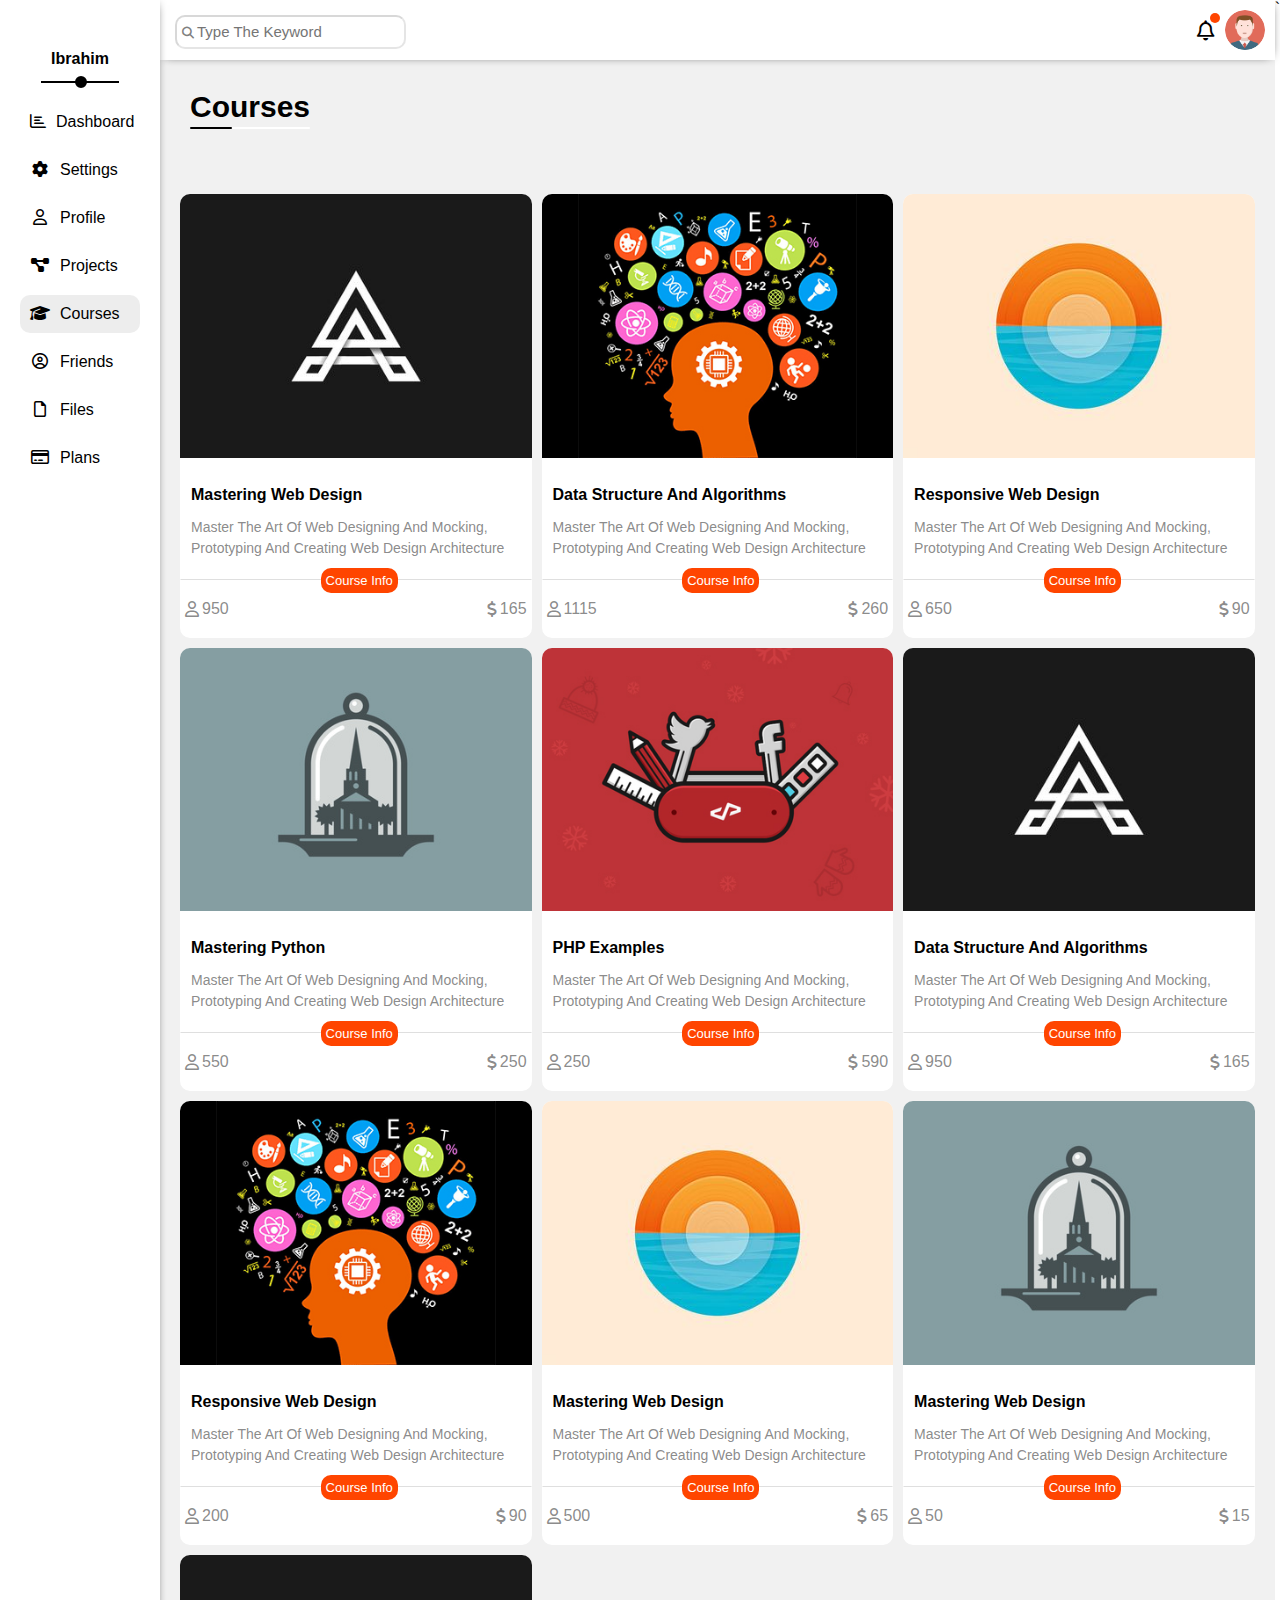
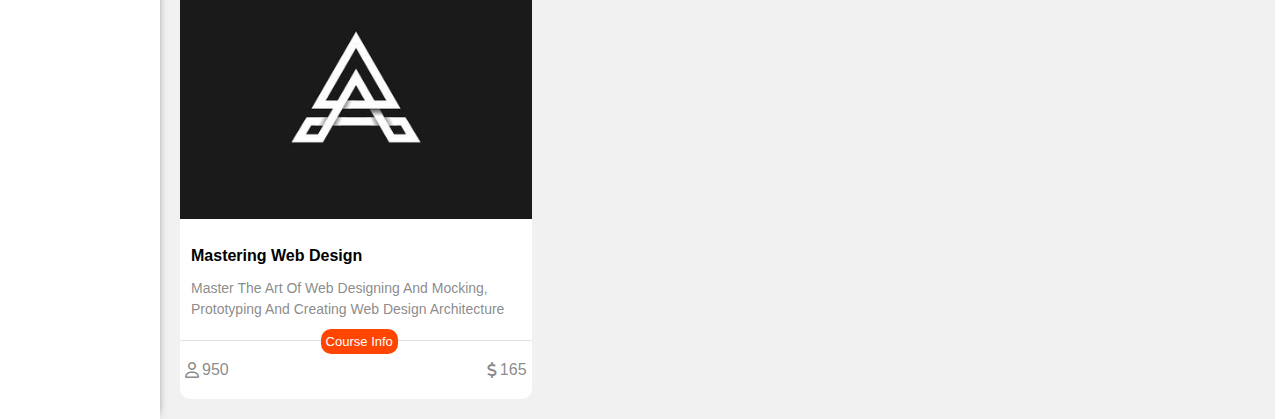
==== Pages-folder/Courses-Page.html @ e13cc492 "finish Courses's page" ====
<!DOCTYPE html>
<html lang="en">
  <head>
    <meta charset="UTF-8" />
    <meta name="viewport" content="width=device-width, initial-scale=1.0" />
    <link rel="stylesheet" href="../Css-Folder/Courses/mian.css" />
    <link rel="stylesheet" href="../Css-Folder/all.min.css" />
    <title>Courses</title>
  </head>
  <body>
    <div class="sidebar">
      <h3>Ibrahim</h3>
      <a href="../index.html">
        <i class="fa-regular fa-chart-bar fa-fw"></i>
        <p>Dashboard</p>
      </a>
      <a href="Settings-page.html">
        <i class="fa-solid fa-gear fa-fw"></i>
        <p>Settings</p>
      </a>
      <a href="Profile-Page.html">
        <i class="fa-regular fa-user fa-fw"></i>
        <p>Profile</p>
      </a>
      <a href="Projects-Page.html">
        <i class="fa-solid fa-diagram-project fa-fw"></i>
        <p>Projects</p>
      </a>
      <a style="background-color: #cccccc59">
        <i class="fa-solid fa-graduation-cap fa-fw"></i>
        <p>Courses</p>
      </a>
      <a>
        <i class="fa-regular fa-circle-user fa-fw"></i>
        <p>Friends</p>
      </a>
      <a>
        <i class="fa-regular fa-file fa-fw"></i>
        <p>Files</p>
      </a>
      <a>
        <i class="fa-regular fa-credit-card fa-fw"></i>
        <p>Plans</p>
      </a>
    </div>
    <div class="header-and-content">
      <header>
        <div>
          <input placeholder="Type The Keyword" />
        </div>
        <div>
          <i class="fa-regular fa-bell fa-lg"></i>
          <img src="../images-folder/avatar.png" />
        </div>
      </header>
      <h1>Courses</h1>
      <div class="content">
        <div class="box">
          <img src="../images-folder/course-01.jpg" />
          <div class="title">
            <h3>Mastering Web Design</h3>
            <p>
              Master The Art Of Web Designing And Mocking, Prototyping And
              Creating Web Design Architecture
            </p>
          </div>
          <div>
            <div>
              <i class="fa-regular fa-user"></i>
             <p>950</p>
            </div>
            <div>
              <i class="fa-solid fa-dollar-sign"></i>
             <p>165</p>
            </div>
          </div>
        </div>
        <div class="box">
          <img src="../images-folder/course-02.jpg" />
          <div class="title">
            <h3>Data Structure And Algorithms</h3>
            <p>
              Master The Art Of Web Designing And Mocking, Prototyping And
              Creating Web Design Architecture
            </p>
          </div>
          <div>
            <div>
              <i class="fa-regular fa-user"></i>
             <p>1115</p>
            </div>
            <div>
              <i class="fa-solid fa-dollar-sign"></i>
             <p>260</p>
            </div>
          </div>
        </div>
        <div class="box">
          <img src="../images-folder/course-03.jpg" />
          <div class="title">
            <h3>Responsive Web Design</h3>
            <p>
              Master The Art Of Web Designing And Mocking, Prototyping And
              Creating Web Design Architecture
            </p>
          </div>
          <div>
            <div>
              <i class="fa-regular fa-user"></i>
             <p>650</p>
            </div>
            <div>
              <i class="fa-solid fa-dollar-sign"></i>
             <p>90</p>
            </div>
          </div>
        </div>
        <div class="box">
          <img src="../images-folder/course-04.jpg" />
          <div class="title">
            <h3>Mastering Python</h3>
            <p>
              Master The Art Of Web Designing And Mocking, Prototyping And
              Creating Web Design Architecture
            </p>
          </div>
          <div>
            <div>
              <i class="fa-regular fa-user"></i>
             <p>550</p>
            </div>
            <div>
              <i class="fa-solid fa-dollar-sign"></i>
             <p>250</p>
            </div>
          </div>
        </div>
        <div class="box">
          <img src="../images-folder/course-05.jpg" />
          <div class="title">
            <h3>PHP Examples</h3>
            <p>
              Master The Art Of Web Designing And Mocking, Prototyping And
              Creating Web Design Architecture
            </p>
          </div>
          <div>
            <div>
              <i class="fa-regular fa-user"></i>
             <p>250</p>
            </div>
            <div>
              <i class="fa-solid fa-dollar-sign"></i>
             <p>590</p>
            </div>
          </div>
        </div>
        <div class="box">
          <img src="../images-folder/course-01.jpg" />
          <div class="title">
            <h3>Data Structure And Algorithms</h3>
            <p>
              Master The Art Of Web Designing And Mocking, Prototyping And
              Creating Web Design Architecture
            </p>
          </div>
          <div>
            <div>
              <i class="fa-regular fa-user"></i>
             <p>950</p>
            </div>
            <div>
              <i class="fa-solid fa-dollar-sign"></i>
             <p>165</p>
            </div>
          </div>
        </div>
        <div class="box">
          <img src="../images-folder/course-02.jpg" />
          <div class="title">
            <h3>Responsive Web Design</h3>
            <p>
              Master The Art Of Web Designing And Mocking, Prototyping And
              Creating Web Design Architecture
            </p>
          </div>
          <div>
            <div>
              <i class="fa-regular fa-user"></i>
             <p>200</p>
            </div>
            <div>
              <i class="fa-solid fa-dollar-sign"></i>
             <p>90</p>
            </div>
          </div>
        </div>
        <div class="box">
          <img src="../images-folder/course-03.jpg" />
          <div class="title">
            <h3>Mastering Web Design</h3>
            <p>
              Master The Art Of Web Designing And Mocking, Prototyping And
              Creating Web Design Architecture
            </p>
          </div>
          <div>
            <div>
              <i class="fa-regular fa-user"></i>
             <p>500</p>
            </div>
            <div>
              <i class="fa-solid fa-dollar-sign"></i>
             <p>65</p>
            </div>
          </div>
        </div>
        <div class="box">
          <img src="../images-folder/course-04.jpg" />
          <div class="title">
            <h3>Mastering Web Design</h3>
            <p>
              Master The Art Of Web Designing And Mocking, Prototyping And
              Creating Web Design Architecture
            </p>
          </div>
          <div>
            <div>
              <i class="fa-regular fa-user"></i>
             <p>50</p>
            </div>
            <div>
              <i class="fa-solid fa-dollar-sign"></i>
             <p>15</p>
            </div>
          </div>
        </div>
        <div class="box">
          <img src="../images-folder/course-01.jpg" />
          <div class="title">
            <h3>Mastering Web Design</h3>
            <p>
              Master The Art Of Web Designing And Mocking, Prototyping And
              Creating Web Design Architecture
            </p>
          </div>
          <div>
            <div>
              <i class="fa-regular fa-user"></i>
             <p>950</p>
            </div>
            <div>
              <i class="fa-solid fa-dollar-sign"></i>
             <p>165</p>
            </div>
          </div>
        </div>
      </div>
    </div>
  </body>
</html>
`
---- Css-Folder/Courses/mian.css ----
@import url(../SideBar-and-header/header.css);
@import url(../SideBar-and-header/sidebar.css);
@import url(boxes/boxes-style.css);

*{

    margin: 0px;
    padding: 0px;
    font-size: 16px;

}

body{

    font-family: "Open Sans", sans-serif;
    display: flex;
    
}

.header-and-content{

    background-color: #7777771a;
    width:100%;

}
    
.content{

    padding: 20px;
    display:grid;
    gap: 10px;
    grid-template-columns: 1fr 1fr 1fr;

}

@media(max-width:1050px){
.content{

    display:grid;
    grid-template-columns: 1fr 1fr;

}
}

@media(max-width:800px){
.content{

    padding: 10px;
    display:grid;
    grid-template-columns: 1fr;

}
}

h1{
    
    font-size: 30px;
    margin: 30px 30px 50px;
    position: relative;
    width: fit-content;

}

h1::before{

    content: "";
    position: absolute;
    height: 2px;
    width: 35%;
    bottom: -5px;
    left: 0px;
    background-color: black;
    border-radius: 10px;

}

h1::after{

    content: "";
    position: absolute;
    height: 2px;
    width: 65%;
    bottom: -5px;
    right: 0px;
    background-color: white;
    border-radius: 10px;

}

h2{

    padding: 10px 0px;
    font-size: 25px;

}

p{

    color: #777777dc;

}
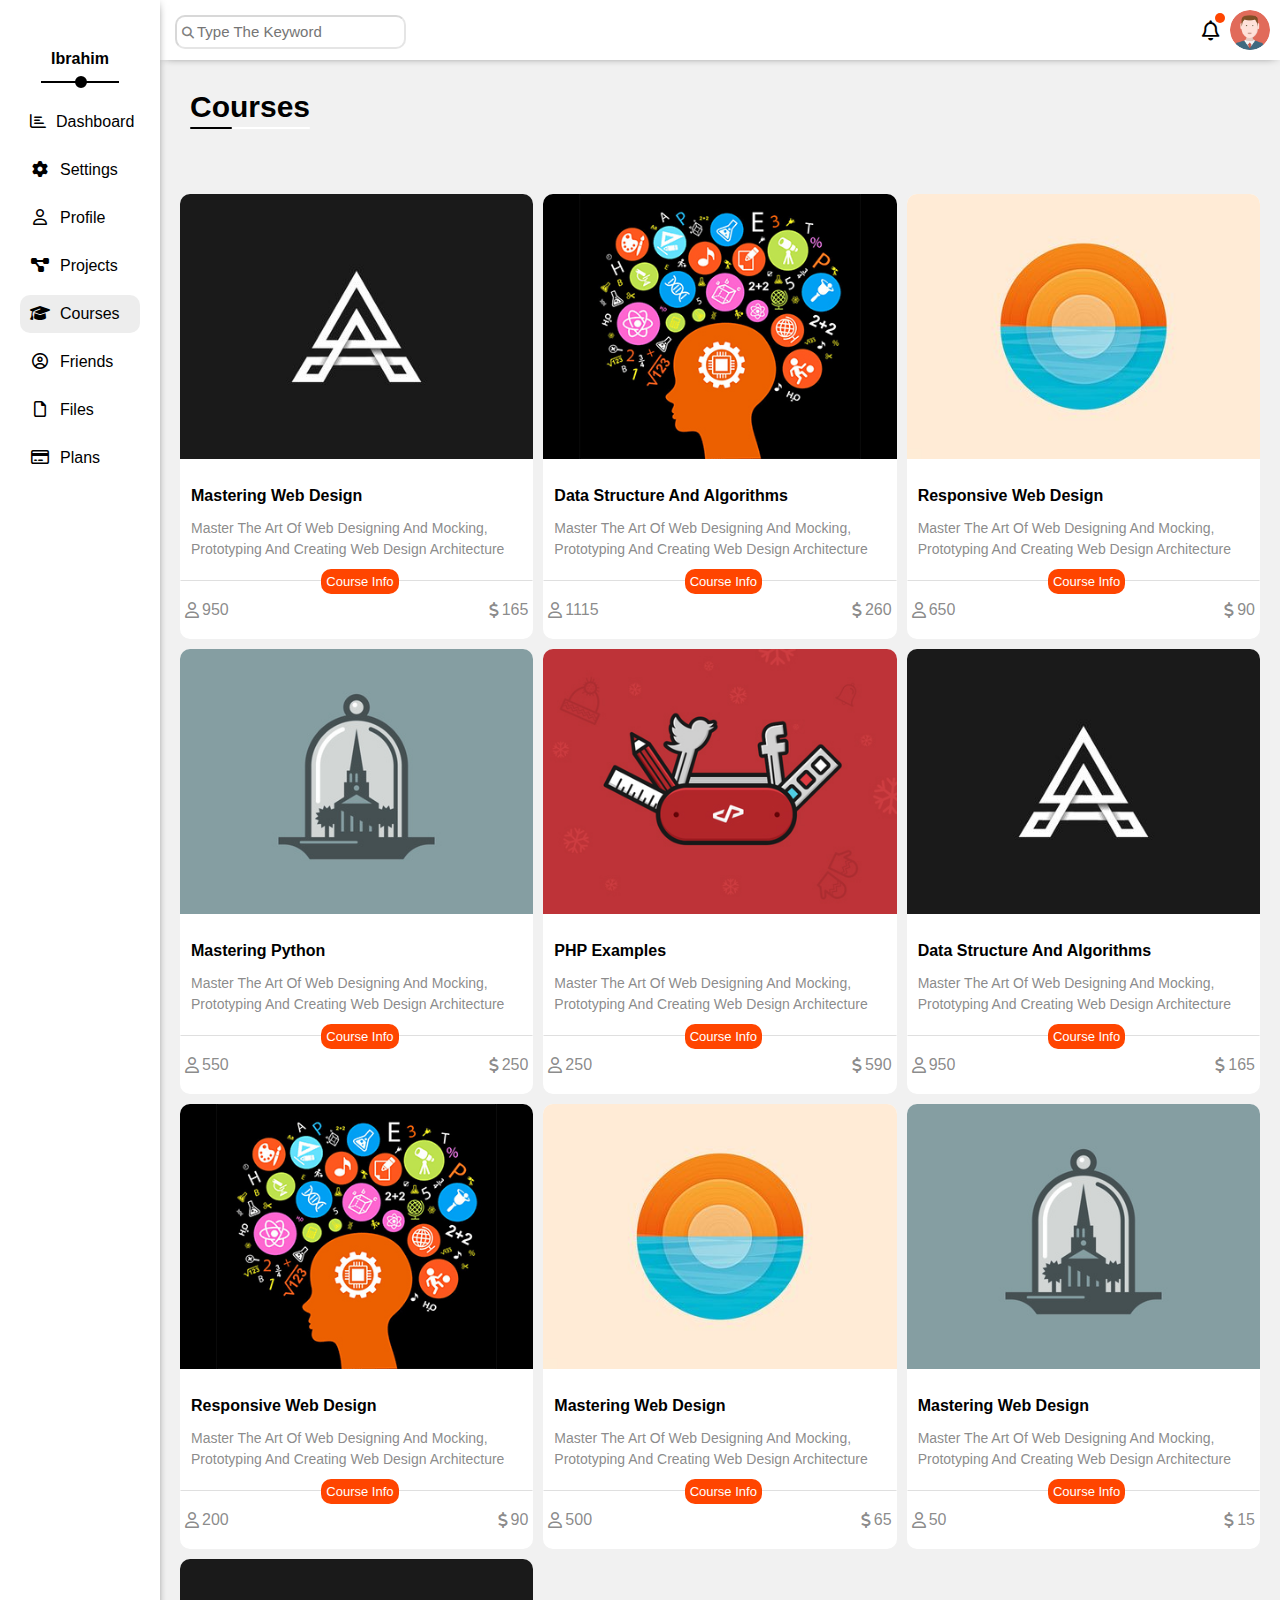
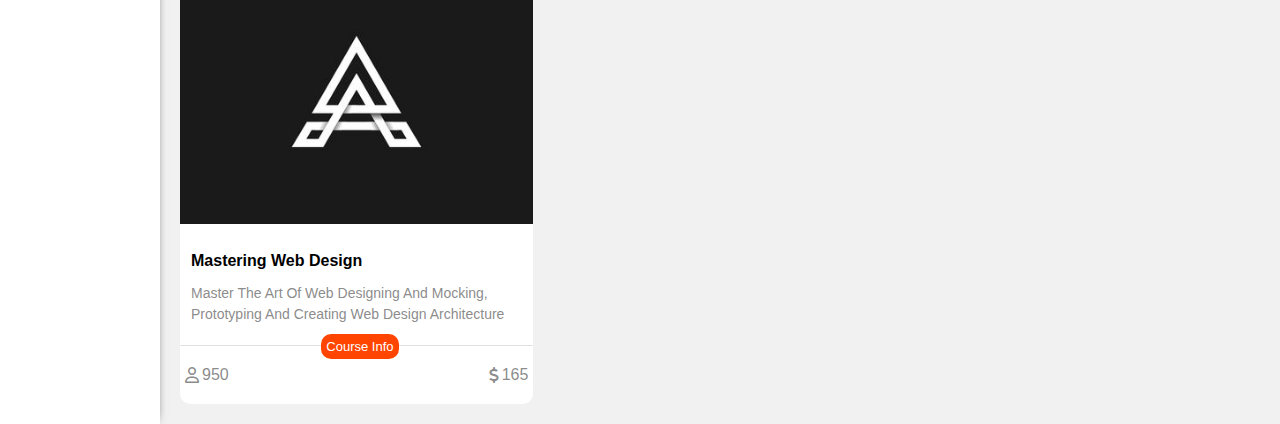
==== commit e8acbae3: "finish Courses's page" ====
--- a/Pages-folder/Courses-Page.html
+++ b/Pages-folder/Courses-Page.html
@@ -258,5 +258,4 @@
       </div>
     </div>
   </body>
-</html>
-`+</html>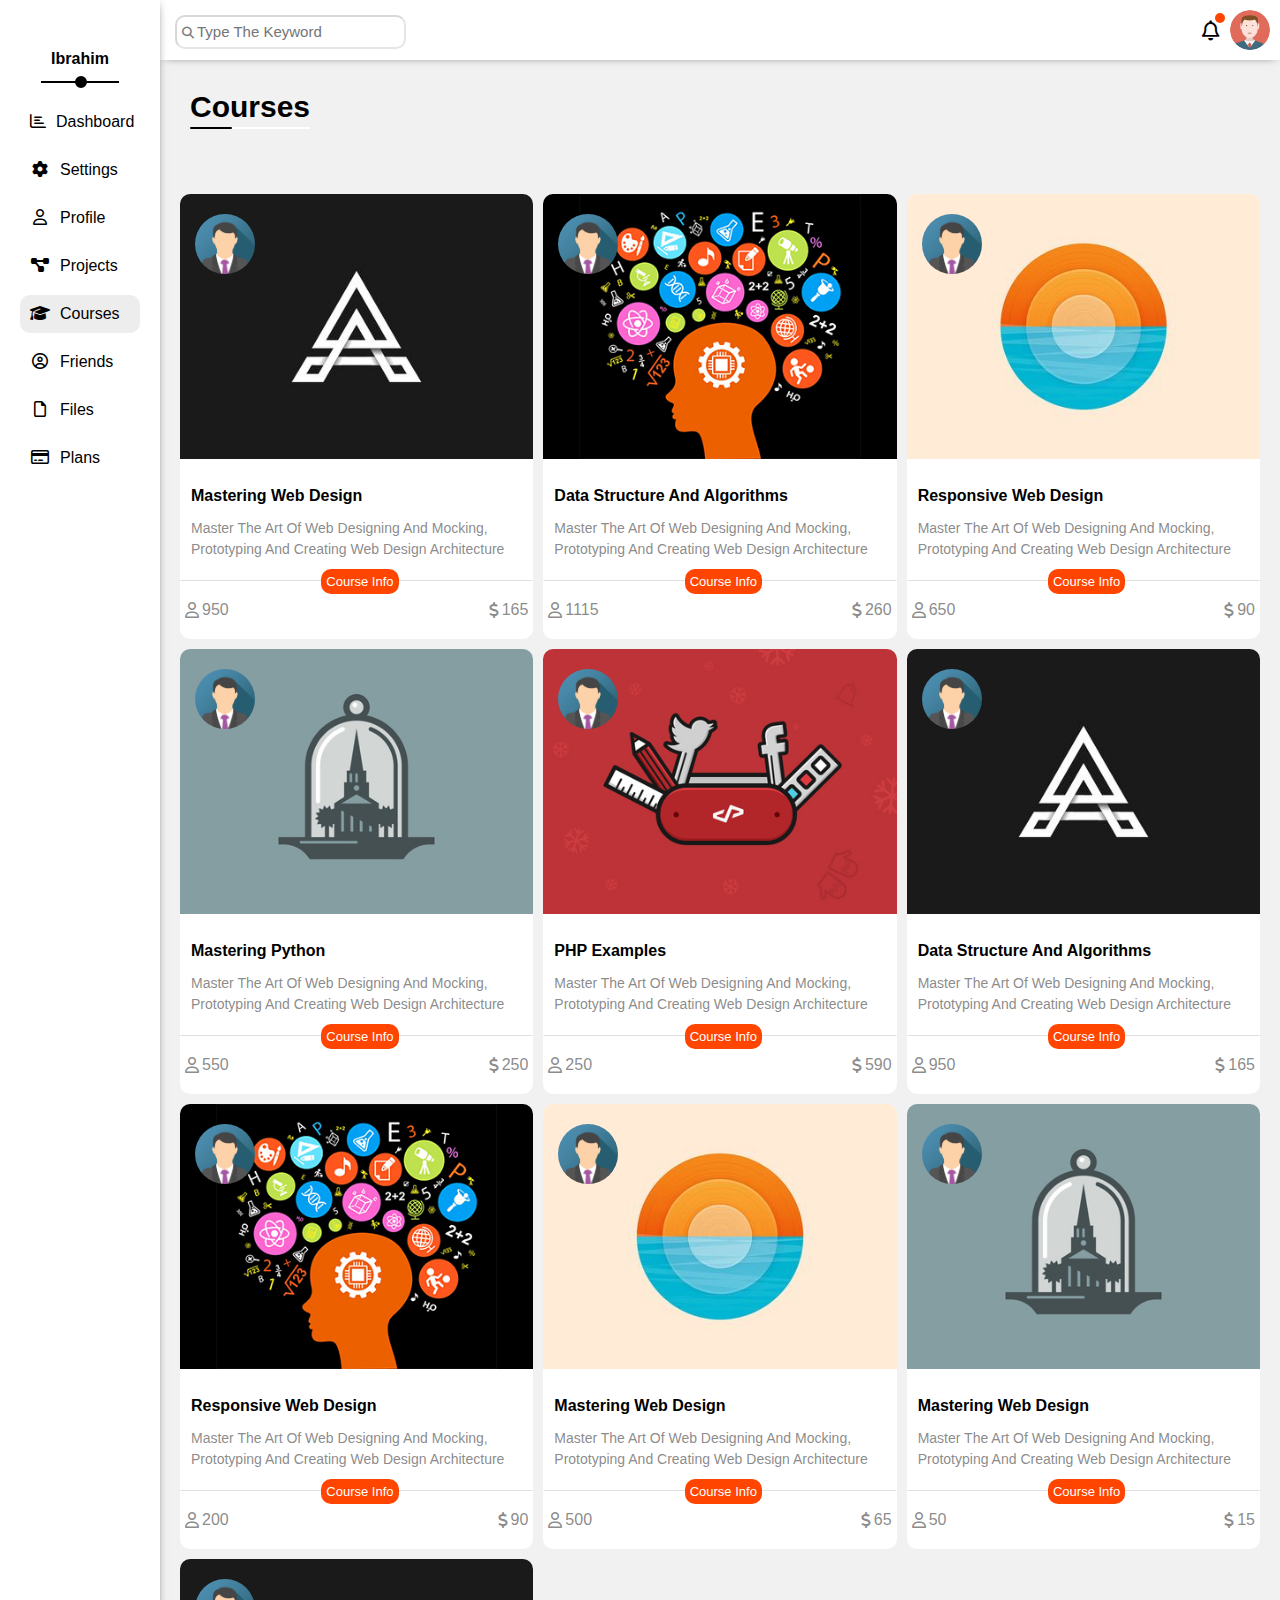
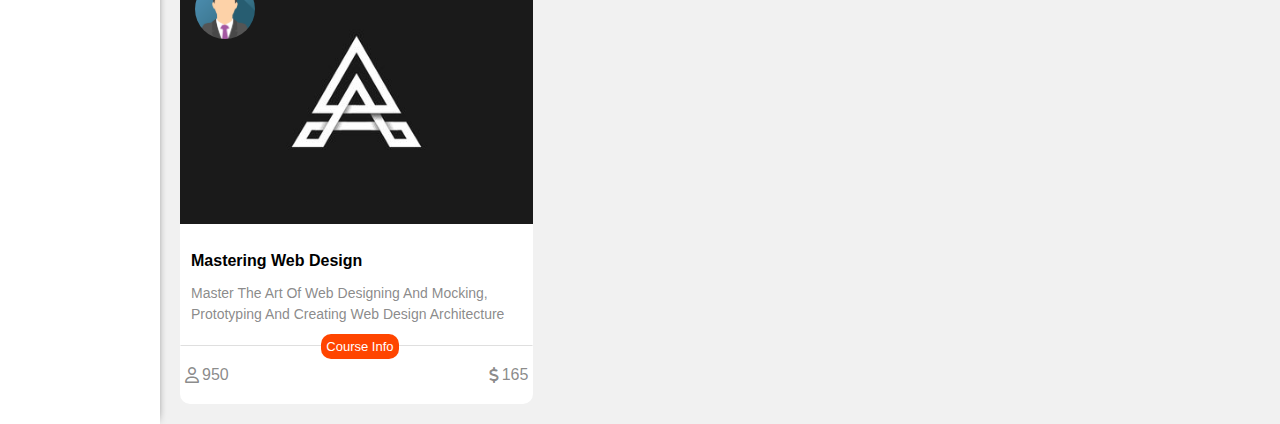
==== commit 00194a19: "add link of Friends page to the other Pages" ====
--- a/Pages-folder/Courses-Page.html
+++ b/Pages-folder/Courses-Page.html
@@ -30,7 +30,7 @@
         <i class="fa-solid fa-graduation-cap fa-fw"></i>
         <p>Courses</p>
       </a>
-      <a>
+      <a href="Friends-page.html">
         <i class="fa-regular fa-circle-user fa-fw"></i>
         <p>Friends</p>
       </a>
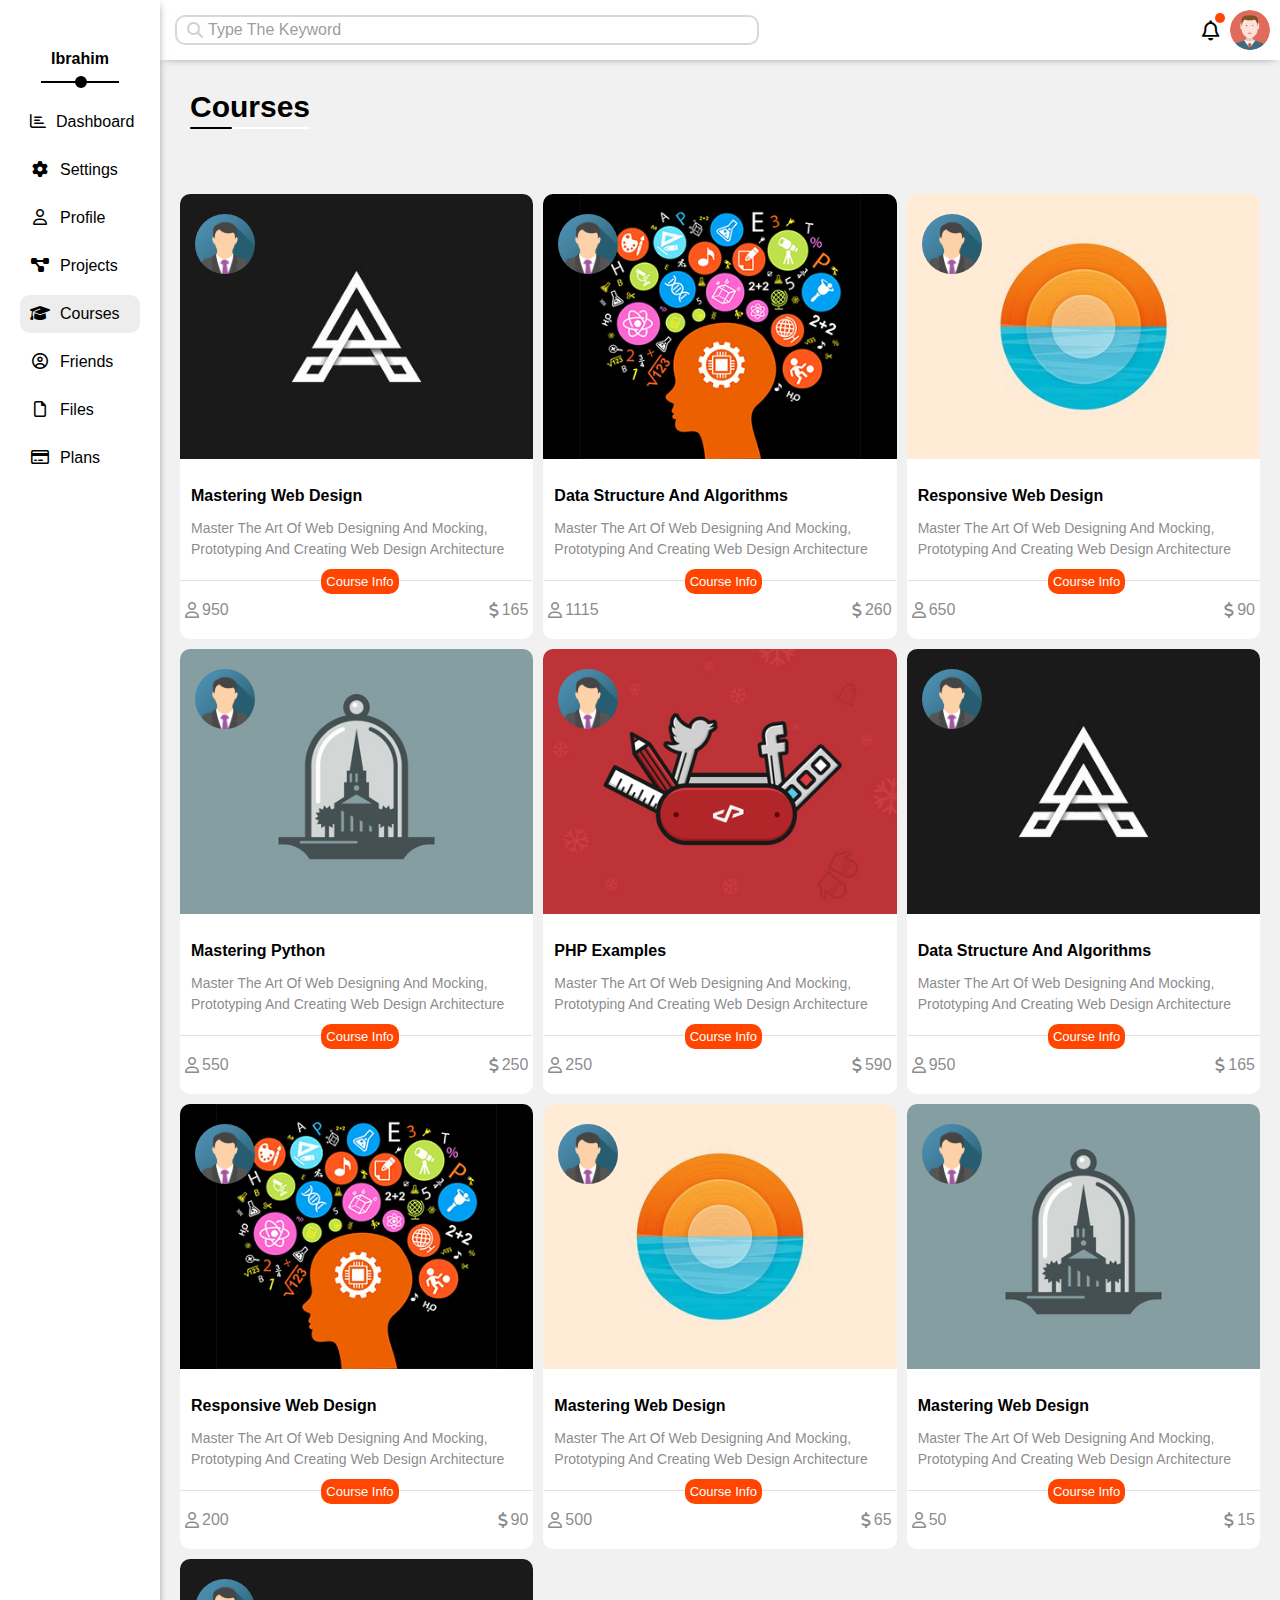
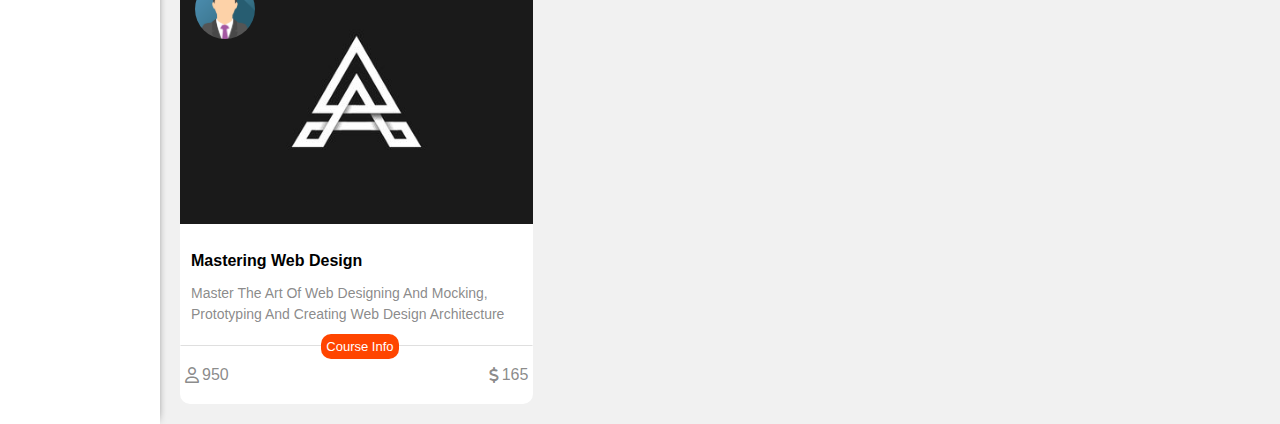
==== commit a8c76254: "finsh the 4th Project" ====
--- a/Pages-folder/Courses-Page.html
+++ b/Pages-folder/Courses-Page.html
@@ -34,11 +34,11 @@
         <i class="fa-regular fa-circle-user fa-fw"></i>
         <p>Friends</p>
       </a>
-      <a>
+      <a href="Files-Page.html">
         <i class="fa-regular fa-file fa-fw"></i>
         <p>Files</p>
       </a>
-      <a>
+      <a href="Palns-Page.html">
         <i class="fa-regular fa-credit-card fa-fw"></i>
         <p>Plans</p>
       </a>
@@ -46,6 +46,7 @@
     <div class="header-and-content">
       <header>
         <div>
+          <i class="fa-solid fa-magnifying-glass"></i>
           <input placeholder="Type The Keyword" />
         </div>
         <div>
@@ -67,11 +68,11 @@
           <div>
             <div>
               <i class="fa-regular fa-user"></i>
-             <p>950</p>
-            </div>
-            <div>
-              <i class="fa-solid fa-dollar-sign"></i>
-             <p>165</p>
+              <p>950</p>
+            </div>
+            <div>
+              <i class="fa-solid fa-dollar-sign"></i>
+              <p>165</p>
             </div>
           </div>
         </div>
@@ -87,11 +88,11 @@
           <div>
             <div>
               <i class="fa-regular fa-user"></i>
-             <p>1115</p>
-            </div>
-            <div>
-              <i class="fa-solid fa-dollar-sign"></i>
-             <p>260</p>
+              <p>1115</p>
+            </div>
+            <div>
+              <i class="fa-solid fa-dollar-sign"></i>
+              <p>260</p>
             </div>
           </div>
         </div>
@@ -107,11 +108,11 @@
           <div>
             <div>
               <i class="fa-regular fa-user"></i>
-             <p>650</p>
-            </div>
-            <div>
-              <i class="fa-solid fa-dollar-sign"></i>
-             <p>90</p>
+              <p>650</p>
+            </div>
+            <div>
+              <i class="fa-solid fa-dollar-sign"></i>
+              <p>90</p>
             </div>
           </div>
         </div>
@@ -127,11 +128,11 @@
           <div>
             <div>
               <i class="fa-regular fa-user"></i>
-             <p>550</p>
-            </div>
-            <div>
-              <i class="fa-solid fa-dollar-sign"></i>
-             <p>250</p>
+              <p>550</p>
+            </div>
+            <div>
+              <i class="fa-solid fa-dollar-sign"></i>
+              <p>250</p>
             </div>
           </div>
         </div>
@@ -147,11 +148,11 @@
           <div>
             <div>
               <i class="fa-regular fa-user"></i>
-             <p>250</p>
-            </div>
-            <div>
-              <i class="fa-solid fa-dollar-sign"></i>
-             <p>590</p>
+              <p>250</p>
+            </div>
+            <div>
+              <i class="fa-solid fa-dollar-sign"></i>
+              <p>590</p>
             </div>
           </div>
         </div>
@@ -167,11 +168,11 @@
           <div>
             <div>
               <i class="fa-regular fa-user"></i>
-             <p>950</p>
-            </div>
-            <div>
-              <i class="fa-solid fa-dollar-sign"></i>
-             <p>165</p>
+              <p>950</p>
+            </div>
+            <div>
+              <i class="fa-solid fa-dollar-sign"></i>
+              <p>165</p>
             </div>
           </div>
         </div>
@@ -187,11 +188,11 @@
           <div>
             <div>
               <i class="fa-regular fa-user"></i>
-             <p>200</p>
-            </div>
-            <div>
-              <i class="fa-solid fa-dollar-sign"></i>
-             <p>90</p>
+              <p>200</p>
+            </div>
+            <div>
+              <i class="fa-solid fa-dollar-sign"></i>
+              <p>90</p>
             </div>
           </div>
         </div>
@@ -207,11 +208,11 @@
           <div>
             <div>
               <i class="fa-regular fa-user"></i>
-             <p>500</p>
-            </div>
-            <div>
-              <i class="fa-solid fa-dollar-sign"></i>
-             <p>65</p>
+              <p>500</p>
+            </div>
+            <div>
+              <i class="fa-solid fa-dollar-sign"></i>
+              <p>65</p>
             </div>
           </div>
         </div>
@@ -227,11 +228,11 @@
           <div>
             <div>
               <i class="fa-regular fa-user"></i>
-             <p>50</p>
-            </div>
-            <div>
-              <i class="fa-solid fa-dollar-sign"></i>
-             <p>15</p>
+              <p>50</p>
+            </div>
+            <div>
+              <i class="fa-solid fa-dollar-sign"></i>
+              <p>15</p>
             </div>
           </div>
         </div>
@@ -247,15 +248,15 @@
           <div>
             <div>
               <i class="fa-regular fa-user"></i>
-             <p>950</p>
-            </div>
-            <div>
-              <i class="fa-solid fa-dollar-sign"></i>
-             <p>165</p>
+              <p>950</p>
+            </div>
+            <div>
+              <i class="fa-solid fa-dollar-sign"></i>
+              <p>165</p>
             </div>
           </div>
         </div>
       </div>
     </div>
   </body>
-</html>+</html>
